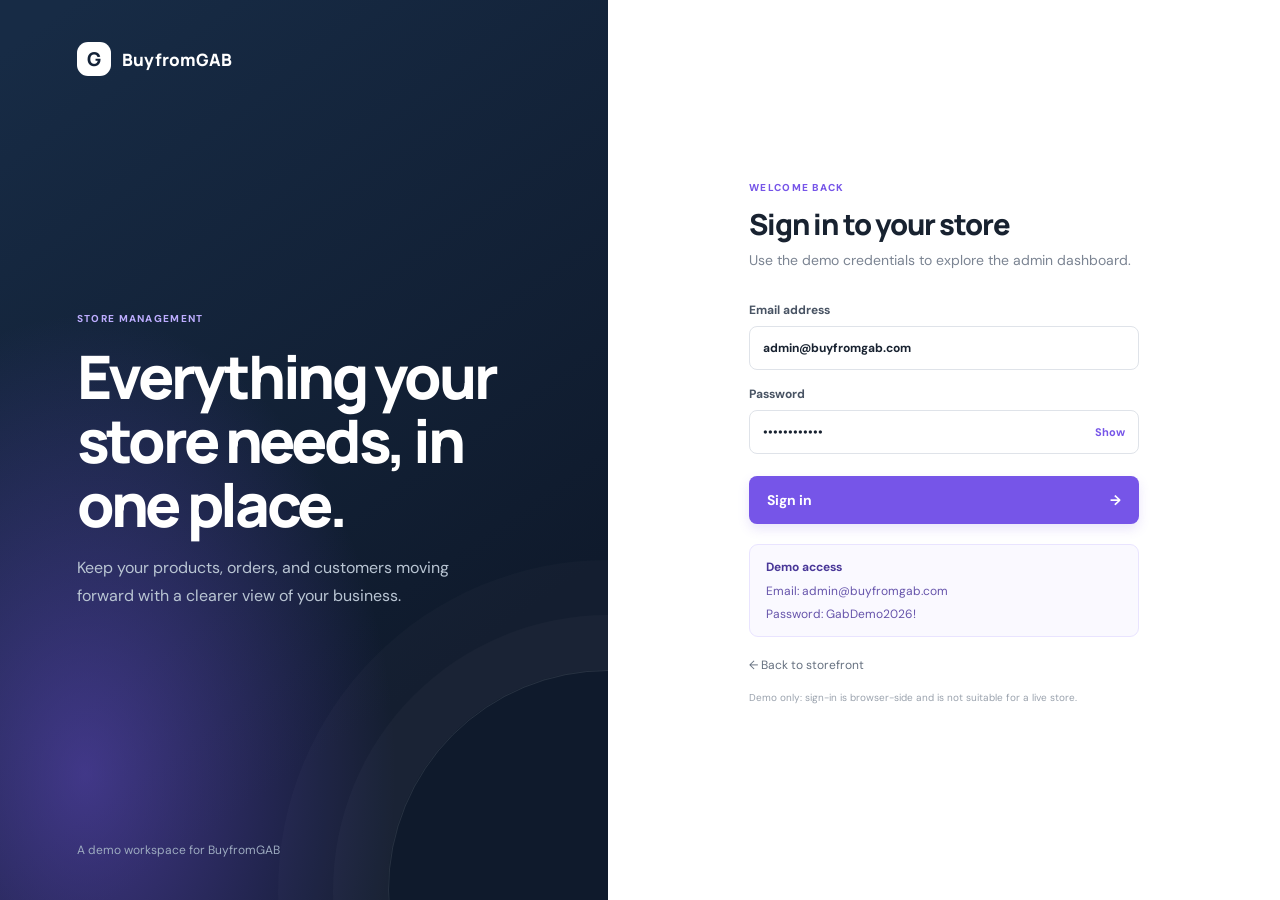
==== admin/index.html @ a7081304 "Add storefront admin and Supabase setup Co-authored-by: Copilot <223556219+Copilot@users.noreply.git" ====
<!doctype html>
<html lang="en">
<head>
  <meta charset="utf-8">
  <meta name="viewport" content="width=device-width, initial-scale=1">
  <meta name="description" content="BuyfromGAB ecommerce administration demo dashboard.">
  <meta name="theme-color" content="#f5f6f8">
  <title>Admin dashboard – BuyfromGAB</title>
  <link rel="preconnect" href="https://fonts.googleapis.com">
  <link rel="preconnect" href="https://fonts.gstatic.com" crossorigin>
  <link href="https://fonts.googleapis.com/css2?family=DM+Sans:wght@400;500;600;700&family=Manrope:wght@400;500;600;700;800&display=swap" rel="stylesheet">
  <link rel="stylesheet" href="styles.css">
</head>
<body>
  <div id="login-screen" class="login-screen">
    <div class="login-visual">
      <a class="login-brand" href="../index.html"><span class="brand-mark">G</span> BuyfromGAB</a>
      <div class="login-message">
        <span class="eyebrow">STORE MANAGEMENT</span>
        <h1>Everything your store needs, in one place.</h1>
        <p>Keep your products, orders, and customers moving forward with a clearer view of your business.</p>
      </div>
      <div class="login-visual-footer">A demo workspace for BuyfromGAB</div>
    </div>
    <div class="login-panel">
      <form class="login-form" id="login-form">
        <span class="eyebrow">WELCOME BACK</span>
        <h2>Sign in to your store</h2>
        <p class="login-copy">Use the demo credentials to explore the admin dashboard.</p>
        <label class="form-field">Email address
          <input name="email" type="email" autocomplete="username" required value="admin@buyfromgab.com">
        </label>
        <label class="form-field">Password
          <span class="password-field"><input name="password" type="password" autocomplete="current-password" required value="GabDemo2026!"><button class="password-toggle" type="button" aria-label="Show password" data-password-toggle>Show</button></span>
        </label>
        <p class="login-error" id="login-error" role="alert" hidden></p>
        <button class="primary-button login-submit" type="submit">Sign in <span aria-hidden="true">→</span></button>
        <div class="demo-credentials"><strong>Demo access</strong><span>Email: admin@buyfromgab.com</span><span>Password: GabDemo2026!</span></div>
        <a class="back-to-store" href="../index.html">← Back to storefront</a>
        <p class="demo-notice">Demo only: sign-in is browser-side and is not suitable for a live store.</p>
      </form>
    </div>
  </div>

  <div class="app-shell" id="app-shell" hidden>
    <aside class="sidebar" id="sidebar">
      <a class="sidebar-brand" href="index.html"><span class="brand-mark">G</span><span>BuyfromGAB<small>STORE ADMIN</small></span></a>
      <div class="store-switcher"><span class="store-avatar">B</span><span><strong>BuyfromGAB</strong><small>Ghana · GHS</small></span><span class="switch-chevron">⌄</span></div>
      <p class="nav-label">WORKSPACE</p>
      <nav class="side-nav" aria-label="Admin navigation">
        <button class="nav-item active" type="button" data-view="overview"><span class="nav-icon" data-icon="overview"></span>Overview</button>
        <button class="nav-item" type="button" data-view="orders"><span class="nav-icon" data-icon="orders"></span>Orders<span class="nav-count" id="pending-count">0</span></button>
        <button class="nav-item" type="button" data-view="products"><span class="nav-icon" data-icon="products"></span>Products</button>
        <button class="nav-item" type="button" data-view="customers"><span class="nav-icon" data-icon="customers"></span>Customers</button>
        <button class="nav-item" type="button" data-view="analytics"><span class="nav-icon" data-icon="analytics"></span>Analytics</button>
      </nav>
      <p class="nav-label nav-label-bottom">PREFERENCES</p>
      <nav class="side-nav">
        <button class="nav-item" type="button" data-view="settings"><span class="nav-icon" data-icon="settings"></span>Settings</button>
      </nav>
      <div class="sidebar-bottom">
        <a class="sidebar-help" href="../help/"><span class="help-icon">?</span><span><strong>Need a hand?</strong><small>Visit the help center</small></span><span class="external-arrow">↗</span></a>
        <div class="admin-profile"><span class="profile-avatar">GA</span><span><strong>Gabriella Admin</strong><small>Store owner</small></span><button class="profile-menu" data-action="logout" type="button" aria-label="Sign out">↗</button></div>
      </div>
    </aside>

    <div class="sidebar-scrim" id="sidebar-scrim"></div>
    <main class="main-area">
      <header class="topbar">
        <button class="mobile-menu" type="button" id="mobile-menu" aria-label="Open navigation">☰</button>
        <div class="breadcrumbs"><span>Store</span><span class="crumb-slash">/</span><strong id="page-crumb">Overview</strong></div>
        <div class="topbar-actions">
          <a class="view-store" href="../index.html" target="_blank" rel="noopener"><span aria-hidden="true">↗</span> View store</a>
          <button class="icon-button" type="button" aria-label="Notifications"><span data-icon="bell"></span><i class="notification-dot"></i></button>
          <button class="top-profile" type="button" data-action="logout" aria-label="Sign out">GA</button>
        </div>
      </header>
      <div class="page-content" id="page-content"></div>
      <footer class="admin-footer"><span>© <span id="current-year"></span> BuyfromGAB Admin</span><span>Demo workspace <i></i> Data saved in this browser</span></footer>
    </main>
  </div>

  <dialog class="product-dialog" id="product-dialog">
    <form id="product-form">
      <div class="dialog-heading"><div><span class="eyebrow">CATALOG</span><h2 id="product-dialog-title">Add product</h2></div><button type="button" class="dialog-close" data-close-dialog aria-label="Close">×</button></div>
      <input name="productId" type="hidden">
      <label class="form-field">Product name<input name="name" type="text" maxlength="100" required placeholder="e.g. Everyday wireless headphones"></label>
      <div class="form-row">
        <label class="form-field">Category<select name="category" required><option value="Toys">Kids toys</option><option value="Electronics">Electronics</option><option value="Pharmacy">Pharmacy</option><option value="Clothes">Clothes</option><option value="Beauty">Beauty</option><option value="Home & kitchen">Home &amp; kitchen</option></select></label>
        <label class="form-field">Price (GHS)<input name="price" type="number" min="0" step="0.01" required placeholder="0.00"></label>
      </div>
      <div class="form-row">
        <label class="form-field">Inventory<input name="stock" type="number" min="0" step="1" required placeholder="0"></label>
        <label class="form-field">Status<select name="status"><option value="Active">Active</option><option value="Draft">Draft</option></select></label>
      </div>
      <label class="form-field">Product image URL <span class="optional-label">Optional</span><input name="image" type="url" placeholder="https://"></label>
      <div class="dialog-actions"><button type="button" class="secondary-button" data-close-dialog>Cancel</button><button type="submit" class="primary-button">Save product</button></div>
    </form>
  </dialog>
  <div class="toast" id="toast" role="status" aria-live="polite"></div>
  <script src="app.js" defer></script>
</body>
</html>
---- admin/styles.css ----
:root {
  color-scheme: light;
  --canvas: #f5f6f8;
  --white: #fff;
  --ink: #182230;
  --muted: #7b8492;
  --line: #e8ebef;
  --nav: #132238;
  --nav-muted: #91a0b3;
  --accent: #7655e8;
  --accent-dark: #6544d6;
  --accent-soft: #f0edff;
  --green: #14966b;
  --green-soft: #e8f7f0;
  --orange: #d98522;
  --orange-soft: #fff4e5;
  --red: #cf4f57;
  --red-soft: #fff0f0;
  --blue: #3684cb;
  --blue-soft: #eaf4ff;
  --shadow: 0 10px 32px rgba(22, 34, 52, .06);
  font-family: "DM Sans", "Segoe UI", system-ui, sans-serif;
  background: var(--canvas);
  color: var(--ink);
  font-synthesis: none;
  text-rendering: optimizeLegibility;
}
*, *::before, *::after { box-sizing: border-box; }
body { margin: 0; min-width: 320px; min-height: 100vh; font-size: 14px; }
button, input, select { font: inherit; }
button { cursor: pointer; }
a { color: inherit; }
[hidden] { display: none !important; }
:focus-visible { outline: 3px solid rgba(118, 85, 232, .35); outline-offset: 2px; }
.brand-mark { width: 34px; height: 34px; display: inline-grid; place-items: center; border-radius: 11px; background: var(--accent); color: #fff; font-family: Manrope, sans-serif; font-size: 19px; font-weight: 800; }
.eyebrow { color: var(--accent); font-size: 10px; font-weight: 800; letter-spacing: .13em; }

/* Login */
.login-screen { display: grid; min-height: 100vh; grid-template-columns: minmax(320px, .95fr) minmax(420px, 1.05fr); background: var(--white); }
.login-visual { position: relative; display: flex; flex-direction: column; justify-content: space-between; min-height: 100vh; padding: 42px clamp(32px, 6vw, 92px); overflow: hidden; color: #fff; background: radial-gradient(ellipse at 14% 86%, rgba(118,85,232,.48), transparent 42%), linear-gradient(145deg, #172b45 4%, #0f1a2c 74%); }
.login-visual::after { position: absolute; content: ""; width: 440px; height: 440px; border: 1px solid rgba(255,255,255,.1); border-radius: 50%; right: -220px; bottom: -210px; box-shadow: 0 0 0 55px rgba(255,255,255,.025), 0 0 0 110px rgba(255,255,255,.02); }
.login-brand { position: relative; z-index: 1; display: inline-flex; align-items: center; gap: 11px; color: #fff; font-family: Manrope, sans-serif; font-size: 17px; font-weight: 800; text-decoration: none; }
.login-brand .brand-mark { background: #fff; color: var(--nav); }
.login-message { position: relative; z-index: 1; max-width: 500px; padding: 64px 0; }
.login-message .eyebrow { color: #bdadff; }
.login-message h1 { margin: 18px 0; max-width: 490px; font: 800 clamp(36px, 5vw, 60px)/1.07 Manrope, sans-serif; letter-spacing: -.055em; }
.login-message p { max-width: 410px; margin: 0; color: #b9c5d3; font-size: 16px; line-height: 1.75; }
.login-visual-footer { position: relative; z-index: 1; color: #9dabc0; font-size: 12px; }
.login-panel { display: grid; place-items: center; padding: 44px 28px; }
.login-form { width: min(100%, 390px); }
.login-form h2 { margin: 12px 0 8px; font: 800 29px/1.2 Manrope, sans-serif; letter-spacing: -.04em; }
.login-copy { margin: 0 0 30px; color: var(--muted); line-height: 1.65; }
.form-field { display: grid; gap: 8px; margin: 16px 0; color: #485363; font-size: 12px; font-weight: 700; }
.form-field input, .form-field select { width: 100%; min-height: 44px; padding: 0 13px; border: 1px solid #dfe3e9; border-radius: 8px; background: #fff; color: var(--ink); outline: none; }
.form-field input:focus, .form-field select:focus { border-color: var(--accent); box-shadow: 0 0 0 3px rgba(118,85,232,.1); }
.password-field { position: relative; }
.password-field input { padding-right: 60px; }
.password-toggle { position: absolute; top: 0; right: 10px; height: 44px; padding: 0 4px; border: 0; background: none; color: var(--accent); font-size: 11px; font-weight: 700; }
.primary-button, .secondary-button { min-height: 42px; padding: 0 16px; border: 1px solid transparent; border-radius: 8px; font-weight: 700; }
.primary-button { background: var(--accent); color: #fff; box-shadow: 0 5px 12px rgba(118,85,232,.16); }
.primary-button:hover { background: var(--accent-dark); }
.secondary-button { border-color: var(--line); background: #fff; color: #4a5564; }
.login-submit { display: flex; width: 100%; min-height: 48px; align-items: center; justify-content: space-between; margin-top: 22px; padding: 0 17px; }
.demo-credentials { display: grid; gap: 7px; margin-top: 20px; padding: 14px 16px; border: 1px solid #e9e4ff; border-radius: 9px; background: #faf9ff; color: #6654ab; font-size: 12px; }
.demo-credentials strong { margin-bottom: 1px; color: #493798; }
.demo-notice { margin: 17px 0; color: #9aa2ad; font-size: 10px; line-height: 1.6; }
.back-to-store { display: inline-block; margin-top: 20px; color: #667180; font-size: 12px; text-decoration: none; }
.back-to-store:hover { color: var(--accent); }
.login-error { color: var(--red); font-size: 12px; }

/* Shell and navigation */
.app-shell { min-height: 100vh; }
.sidebar { position: fixed; z-index: 20; inset: 0 auto 0 0; display: flex; width: 248px; flex-direction: column; padding: 24px 15px 15px; background: var(--nav); color: #fff; }
.sidebar-brand { display: flex; align-items: center; gap: 10px; padding: 0 8px; color: #fff; font-family: Manrope, sans-serif; font-weight: 800; text-decoration: none; }
.sidebar-brand .brand-mark { width: 32px; height: 32px; border-radius: 10px; background: #9077f0; }
.sidebar-brand small { display: block; margin-top: 1px; color: #8494aa; font: 700 8px "DM Sans", sans-serif; letter-spacing: .16em; }
.store-switcher { display: flex; align-items: center; gap: 10px; margin: 30px 0 27px; padding: 11px 10px; border: 1px solid rgba(255,255,255,.1); border-radius: 9px; background: rgba(255,255,255,.04); }
.store-avatar { display: grid; width: 31px; height: 31px; place-items: center; border-radius: 8px; background: #e1f4ed; color: #147754; font-weight: 800; }
.store-switcher strong, .store-switcher small, .admin-profile strong, .admin-profile small, .sidebar-help strong, .sidebar-help small { display: block; }
.store-switcher strong, .admin-profile strong, .sidebar-help strong { font-size: 11px; }
.store-switcher small, .admin-profile small, .sidebar-help small { margin-top: 3px; color: #96a3b5; font-size: 10px; }
.switch-chevron { margin-left: auto; color: #a4b2c4; }
.nav-label { margin: 0 9px 9px; color: #71839b; font-size: 9px; font-weight: 800; letter-spacing: .15em; }
.side-nav { display: grid; gap: 4px; }
.nav-item { display: flex; height: 41px; align-items: center; gap: 12px; padding: 0 10px; border: 0; border-radius: 7px; background: transparent; color: #abb8c9; text-align: left; font-size: 12px; transition: background .15s, color .15s; }
.nav-item:hover { background: rgba(255,255,255,.07); color: #fff; }
.nav-item.active { background: #7655e8; color: #fff; box-shadow: 0 5px 14px rgba(0,0,0,.16); }
.nav-icon { display: grid; width: 18px; height: 18px; place-items: center; }
.nav-icon svg, .icon-button svg { width: 17px; height: 17px; fill: none; stroke: currentColor; stroke-width: 1.7; stroke-linecap: round; stroke-linejoin: round; }
.nav-count { display: grid; min-width: 19px; height: 19px; place-items: center; margin-left: auto; border-radius: 6px; background: rgba(255,255,255,.12); color: #d5dce6; font-size: 10px; }
.nav-label-bottom { margin-top: 30px; }
.sidebar-bottom { margin-top: auto; }
.sidebar-help { display: flex; align-items: center; gap: 10px; margin-bottom: 15px; padding: 12px 9px; border: 1px solid rgba(255,255,255,.08); border-radius: 8px; color: inherit; text-decoration: none; }
.help-icon { display: grid; width: 24px; height: 24px; place-items: center; border: 1px solid #596982; border-radius: 50%; color: #cbd4e0; }
.sidebar-help small { color: #8292a7; }
.external-arrow { margin-left: auto; color: #8292a7; }
.admin-profile { display: flex; align-items: center; gap: 9px; padding: 13px 4px 3px; border-top: 1px solid rgba(255,255,255,.1); }
.profile-avatar, .top-profile { display: grid; width: 31px; height: 31px; place-items: center; border-radius: 50%; background: #f5d5c9; color: #81462f; font-size: 10px; font-weight: 800; }
.profile-menu { width: 27px; height: 27px; margin-left: auto; border: 0; border-radius: 6px; background: transparent; color: #9cacbf; transform: rotate(90deg); }
.main-area { min-height: 100vh; margin-left: 248px; }
.topbar { position: sticky; z-index: 10; top: 0; display: flex; height: 62px; align-items: center; justify-content: space-between; padding: 0 clamp(22px, 3vw, 42px); border-bottom: 1px solid var(--line); background: rgba(255,255,255,.94); backdrop-filter: blur(12px); }
.breadcrumbs { display: flex; align-items: center; gap: 10px; color: #8992a0; font-size: 11px; }
.breadcrumbs strong { color: #354052; font-weight: 700; }
.crumb-slash { color: #c0c5cd; }
.topbar-actions { display: flex; align-items: center; gap: 18px; }
.view-store { display: inline-flex; align-items: center; gap: 7px; color: #545e6e; font-size: 11px; font-weight: 700; text-decoration: none; }
.view-store:hover { color: var(--accent); }
.icon-button { position: relative; display: grid; width: 33px; height: 33px; place-items: center; border: 0; border-radius: 8px; background: transparent; color: #606b79; }
.notification-dot { position: absolute; top: 6px; right: 7px; width: 6px; height: 6px; border: 1px solid #fff; border-radius: 50%; background: #ee796c; }
.top-profile { border: 0; }
.mobile-menu { display: none; border: 0; background: none; color: var(--ink); font-size: 19px; }
.page-content { width: min(100%, 1550px); min-height: calc(100vh - 112px); margin: 0 auto; padding: 27px clamp(22px, 3vw, 42px) 36px; }
.admin-footer { display: flex; min-height: 50px; align-items: center; justify-content: space-between; gap: 10px; padding: 0 clamp(22px, 3vw, 42px); border-top: 1px solid var(--line); color: #9aa2ad; font-size: 10px; }
.admin-footer i { display: inline-block; width: 5px; height: 5px; margin: 0 4px 1px; border-radius: 50%; background: #54b68c; }

/* Dashboard */
.page-heading { display: flex; align-items: flex-end; justify-content: space-between; gap: 16px; margin-bottom: 22px; }
.page-heading h1 { margin: 0 0 5px; font: 800 clamp(22px, 2vw, 27px)/1.2 Manrope, sans-serif; letter-spacing: -.045em; }
.page-heading p { margin: 0; color: var(--muted); font-size: 12px; }
.heading-actions { display: flex; align-items: center; gap: 9px; }
.date-chip, .select-control { min-height: 36px; padding: 0 11px; border: 1px solid #e1e5eb; border-radius: 7px; background: #fff; color: #5c6573; font-size: 11px; }
.date-chip { display: inline-flex; align-items: center; gap: 8px; }
.export-button { display: inline-flex; align-items: center; gap: 7px; }
.primary-button.compact, .secondary-button.compact { min-height: 36px; font-size: 11px; }
.metric-grid { display: grid; grid-template-columns: repeat(4, minmax(0, 1fr)); gap: 15px; margin-bottom: 17px; }
.metric-card, .panel { border: 1px solid var(--line); border-radius: 10px; background: #fff; box-shadow: 0 2px 7px rgba(26,39,56,.018); }
.metric-card { min-width: 0; padding: 17px 17px 15px; }
.metric-top { display: flex; align-items: center; justify-content: space-between; gap: 8px; color: #707a89; font-size: 11px; font-weight: 600; }
.metric-icon { display: grid; width: 29px; height: 29px; place-items: center; border-radius: 8px; background: var(--accent-soft); color: var(--accent); }
.metric-icon svg { width: 15px; height: 15px; fill: none; stroke: currentColor; stroke-width: 1.8; stroke-linecap: round; stroke-linejoin: round; }
.metric-icon.green { background: var(--green-soft); color: var(--green); }
.metric-icon.orange { background: var(--orange-soft); color: var(--orange); }
.metric-icon.blue { background: var(--blue-soft); color: var(--blue); }
.metric-value { overflow: hidden; margin: 13px 0 6px; font: 800 clamp(19px, 2.3vw, 26px)/1.1 Manrope, sans-serif; letter-spacing: -.045em; text-overflow: ellipsis; white-space: nowrap; }
.metric-foot { display: flex; align-items: center; gap: 6px; color: #8c95a2; font-size: 10px; }
.trend-up { color: var(--green); font-weight: 700; }
.trend-down { color: var(--red); font-weight: 700; }
.chart-layout { display: grid; grid-template-columns: minmax(0, 1.72fr) minmax(240px, .9fr); gap: 16px; margin-bottom: 17px; }
.panel-heading { display: flex; align-items: flex-start; justify-content: space-between; gap: 10px; padding: 17px 17px 0; }
.panel-heading h2, .panel-title { margin: 0; font: 700 13px Manrope, sans-serif; letter-spacing: -.015em; }
.panel-heading p { margin: 5px 0 0; color: #959daa; font-size: 10px; }
.chart-wrap { height: 230px; padding: 14px 16px 10px; }
.revenue-chart { width: 100%; height: 100%; overflow: visible; }
.chart-grid-line { stroke: #edf0f3; stroke-width: 1; }
.chart-area { fill: url(#chart-fill); }
.chart-line { fill: none; stroke: #8061e9; stroke-width: 3; stroke-linecap: round; stroke-linejoin: round; }
.chart-point { fill: #fff; stroke: #8061e9; stroke-width: 2.5; }
.chart-label { fill: #9ba3af; font: 9px "DM Sans", sans-serif; }
.chart-tooltip { fill: #fff; stroke: #8061e9; stroke-width: 1; }
.donut-panel { min-height: 290px; }
.donut-area { display: grid; justify-items: center; padding: 18px 15px 10px; }
.donut-chart { width: 142px; height: 142px; }
.donut-center { fill: #fff; }
.donut-center-text { fill: #263244; font: 800 20px Manrope, sans-serif; text-anchor: middle; }
.donut-center-label { fill: #8992a0; font: 9px "DM Sans", sans-serif; text-anchor: middle; }
.legend { display: grid; width: 100%; gap: 9px; margin-top: 14px; }
.legend-row { display: flex; align-items: center; gap: 7px; color: #697382; font-size: 10px; }
.legend-row strong { margin-left: auto; color: #303a48; font-size: 10px; }
.legend-dot { width: 7px; height: 7px; border-radius: 2px; }
.lower-grid { display: grid; grid-template-columns: minmax(0, 1.48fr) minmax(270px, .82fr); gap: 16px; }
.table-panel { min-width: 0; overflow: hidden; }
.panel-heading .text-link { color: var(--accent); font-size: 10px; font-weight: 700; text-decoration: none; white-space: nowrap; }
.data-table-wrap { width: 100%; overflow-x: auto; }
.data-table { width: 100%; border-collapse: collapse; text-align: left; }
.data-table th { padding: 12px 14px; border-bottom: 1px solid #eff1f4; color: #9aa2ad; font-size: 9px; font-weight: 700; letter-spacing: .04em; text-transform: uppercase; white-space: nowrap; }
.data-table td { height: 51px; padding: 9px 14px; border-bottom: 1px solid #f0f2f5; color: #5c6675; font-size: 10px; white-space: nowrap; }
.data-table tr:last-child td { border-bottom: 0; }
.data-table tbody tr:hover { background: #fcfcfd; }
.cell-strong { color: #273244 !important; font-weight: 700; }
.order-id { color: var(--accent); font-weight: 700; }
.customer-cell { display: flex; align-items: center; gap: 8px; color: #303b4a; font-weight: 600; }
.mini-avatar { display: grid; width: 25px; height: 25px; flex: none; place-items: center; border-radius: 50%; background: #f0edff; color: #6550bd; font-size: 9px; font-weight: 800; }
.mini-avatar.coral { background: #ffede7; color: #ba6650; }
.mini-avatar.mint { background: #e7f5ed; color: #438568; }
.mini-avatar.blue { background: #e8f1ff; color: #4978b8; }
.status-pill { display: inline-flex; align-items: center; gap: 5px; padding: 4px 8px; border-radius: 999px; font-size: 9px; font-weight: 700; }
.status-pill::before { width: 5px; height: 5px; border-radius: 50%; background: currentColor; content: ""; }
.status-pill.paid, .status-pill.delivered, .status-pill.active { background: var(--green-soft); color: var(--green); }
.status-pill.pending, .status-pill.processing { background: var(--orange-soft); color: var(--orange); }
.status-pill.shipped { background: var(--blue-soft); color: var(--blue); }
.status-pill.cancelled, .status-pill.out-of-stock { background: var(--red-soft); color: var(--red); }
.status-pill.draft { background: #eff1f4; color: #757e8b; }
.activity-list { display: grid; gap: 0; padding: 4px 17px 10px; }
.activity-item { display: flex; gap: 10px; padding: 11px 0; border-bottom: 1px solid #f0f2f5; }
.activity-item:last-child { border-bottom: 0; }
.activity-dot { width: 7px; height: 7px; flex: none; margin-top: 5px; border-radius: 50%; background: var(--accent); box-shadow: 0 0 0 4px var(--accent-soft); }
.activity-dot.green { background: var(--green); box-shadow: 0 0 0 4px var(--green-soft); }
.activity-dot.orange { background: var(--orange); box-shadow: 0 0 0 4px var(--orange-soft); }
.activity-copy { min-width: 0; color: #606b79; font-size: 10px; line-height: 1.5; }
.activity-copy strong { color: #343e4c; }
.activity-copy small { display: block; margin-top: 4px; color: #a0a7b1; font-size: 9px; }

/* Shared page controls and data views */
.toolbar { display: flex; flex-wrap: wrap; align-items: center; gap: 9px; }
.search-control { position: relative; min-width: min(250px, 100%); }
.search-control input { width: 100%; height: 36px; padding: 0 12px 0 34px; border: 1px solid #e1e5eb; border-radius: 7px; background: #fff; color: var(--ink); font-size: 11px; }
.search-control svg { position: absolute; top: 10px; left: 11px; width: 15px; height: 15px; fill: none; stroke: #9099a6; stroke-width: 1.8; }
.toolbar .select-control { height: 36px; }
.toolbar-spacer { flex: 1; }
.page-panel { margin-top: 17px; }
.products-table .product-info { display: flex; align-items: center; gap: 9px; min-width: 190px; }
.product-thumb { display: grid; width: 34px; height: 34px; flex: none; place-items: center; overflow: hidden; border-radius: 7px; background: #f0edff; font-size: 18px; }
.product-thumb img { width: 100%; height: 100%; object-fit: cover; }
.product-info strong, .product-info small { display: block; }
.product-info strong { max-width: 210px; overflow: hidden; color: #303b4a; font-size: 10px; text-overflow: ellipsis; }
.product-info small { margin-top: 3px; color: #9ba3af; font-size: 9px; }
.table-actions { display: flex; justify-content: flex-end; gap: 4px; }
.small-action { min-height: 27px; padding: 0 8px; border: 1px solid #e6e9ee; border-radius: 6px; background: #fff; color: #5d6877; font-size: 9px; font-weight: 700; }
.small-action:hover { border-color: #c8bdf7; color: var(--accent); }
.small-action.danger:hover { border-color: #f0c0c2; color: var(--red); }
.inline-status { min-height: 28px; padding: 0 7px; border: 1px solid #e5e8ee; border-radius: 6px; background: #fff; color: #596474; font-size: 9px; }
.table-pagination { display: flex; align-items: center; justify-content: space-between; padding: 12px 15px; border-top: 1px solid #eff1f4; color: #929aa6; font-size: 10px; }
.customer-cards { display: grid; grid-template-columns: repeat(4, minmax(0, 1fr)); gap: 13px; margin: 17px 0; }
.customer-card { padding: 16px; border: 1px solid var(--line); border-radius: 9px; background: #fff; }
.customer-card span { display: block; color: #8d96a3; font-size: 10px; }
.customer-card strong { display: block; margin-top: 7px; font: 800 20px Manrope, sans-serif; }
.analytics-grid { display: grid; grid-template-columns: minmax(0, 1.6fr) minmax(220px, .8fr); gap: 15px; margin: 18px 0; }
.top-products { display: grid; gap: 16px; padding: 20px 17px; }
.top-product { display: grid; grid-template-columns: 27px minmax(0, 1fr) auto; align-items: center; gap: 9px; }
.top-product-rank { color: #9ba3af; font-size: 10px; font-weight: 700; }
.top-product-name { overflow: hidden; color: #344052; font-size: 10px; font-weight: 700; text-overflow: ellipsis; white-space: nowrap; }
.top-product-name small { display: block; margin-top: 3px; color: #9ba3af; font-size: 9px; font-weight: 400; }
.top-product-total { color: #354052; font-size: 10px; font-weight: 700; }
.settings-layout { display: grid; grid-template-columns: minmax(0, 1fr) minmax(240px, .65fr); gap: 16px; margin-top: 17px; }
.settings-form { padding: 20px; }
.settings-form h2 { margin: 0 0 4px; font: 700 14px Manrope, sans-serif; }
.settings-form > p { margin: 0 0 18px; color: #929aa6; font-size: 10px; }
.settings-form .primary-button { margin-top: 4px; }
.demo-card { padding: 19px; border: 1px solid #e9e4ff; border-radius: 10px; background: #faf9ff; }
.demo-card h3 { margin: 0 0 8px; color: #493798; font: 700 12px Manrope, sans-serif; }
.demo-card p { color: #746a98; font-size: 10px; line-height: 1.65; }
.empty-state { padding: 45px 15px; color: #929aa6; text-align: center; font-size: 11px; }
.toast { position: fixed; z-index: 50; right: 22px; bottom: 22px; padding: 11px 16px; border-radius: 8px; background: #17253a; box-shadow: var(--shadow); color: #fff; font-size: 11px; opacity: 0; pointer-events: none; transform: translateY(8px); transition: opacity .2s, transform .2s; }
.toast.visible { opacity: 1; transform: translateY(0); }

/* Product form dialog */
.product-dialog { width: min(510px, calc(100vw - 28px)); max-height: 90vh; padding: 0; overflow: auto; border: 1px solid var(--line); border-radius: 13px; box-shadow: 0 25px 80px rgba(10,23,40,.25); }
.product-dialog::backdrop { background: rgba(12,24,40,.47); backdrop-filter: blur(3px); }
.product-dialog form { padding: 22px; }
.dialog-heading { display: flex; align-items: flex-start; justify-content: space-between; gap: 12px; margin-bottom: 18px; }
.dialog-heading h2 { margin: 5px 0 0; font: 800 20px Manrope, sans-serif; letter-spacing: -.04em; }
.dialog-close { width: 31px; height: 31px; border: 0; border-radius: 7px; background: #f2f3f6; color: #6b7481; font-size: 20px; }
.form-row { display: grid; grid-template-columns: repeat(2, minmax(0, 1fr)); gap: 13px; }
.optional-label { color: #a4abb5; font-size: 9px; font-weight: 500; }
.dialog-actions { display: flex; justify-content: flex-end; gap: 8px; margin-top: 23px; }

@media (max-width: 1120px) {
  .metric-grid { grid-template-columns: repeat(2, minmax(0, 1fr)); }
  .chart-layout { grid-template-columns: minmax(0, 1.4fr) minmax(220px, .8fr); }
  .customer-cards { grid-template-columns: repeat(2, minmax(0, 1fr)); }
}
@media (max-width: 850px) {
  .sidebar { transform: translateX(-100%); transition: transform .22s ease; }
  .sidebar.open { transform: translateX(0); }
  .sidebar-scrim { position: fixed; z-index: 19; inset: 0; background: rgba(10,20,35,.38); }
  .sidebar-scrim.visible { display: block; }
  .main-area { margin-left: 0; }
  .mobile-menu { display: grid; width: 30px; height: 30px; place-items: center; }
  .topbar { justify-content: flex-start; gap: 12px; }
  .topbar-actions { margin-left: auto; }
  .chart-layout, .lower-grid, .analytics-grid, .settings-layout { grid-template-columns: minmax(0, 1fr); }
}
@media (max-width: 580px) {
  .login-screen { grid-template-columns: minmax(0, 1fr); }
  .login-visual { min-height: 0; padding: 22px 24px 27px; }
  .login-message { padding: 42px 0 20px; }
  .login-message h1 { font-size: 38px; }
  .login-visual-footer { font-size: 10px; }
  .login-panel { padding: 35px 24px; }
  .topbar { height: 56px; padding: 0 15px; }
  .topbar-actions { gap: 8px; }
  .view-store { font-size: 0; }
  .view-store span { font-size: 14px; }
  .page-content { padding: 20px 14px 27px; }
  .page-heading { align-items: flex-start; flex-direction: column; }
  .heading-actions { width: 100%; }
  .metric-grid { gap: 9px; }
  .metric-card { padding: 13px 11px; }
  .metric-top { font-size: 9px; }
  .metric-value { font-size: 20px; }
  .chart-wrap { height: 195px; padding: 10px; }
  .donut-panel { min-height: 0; }
  .admin-footer { align-items: flex-start; flex-direction: column; justify-content: center; padding: 10px 15px; }
  .customer-cards { gap: 9px; }
  .customer-card { padding: 13px; }
  .customer-card strong { font-size: 18px; }
  .toolbar { width: 100%; }
  .toolbar .search-control { flex: 1 1 100%; }
  .toolbar .toolbar-spacer { display: none; }
  .toolbar > .primary-button { flex: 1; }
  .page-heading .heading-actions { flex-wrap: wrap; }
  .date-chip { flex: 1; justify-content: center; }
  .page-heading > .heading-actions .primary-button { flex: 1; }
  .form-row { grid-template-columns: minmax(0, 1fr); gap: 0; }
}
@media (prefers-reduced-motion: reduce) {
  *, *::before, *::after { scroll-behavior: auto !important; transition-duration: .01ms !important; animation-duration: .01ms !important; }
}
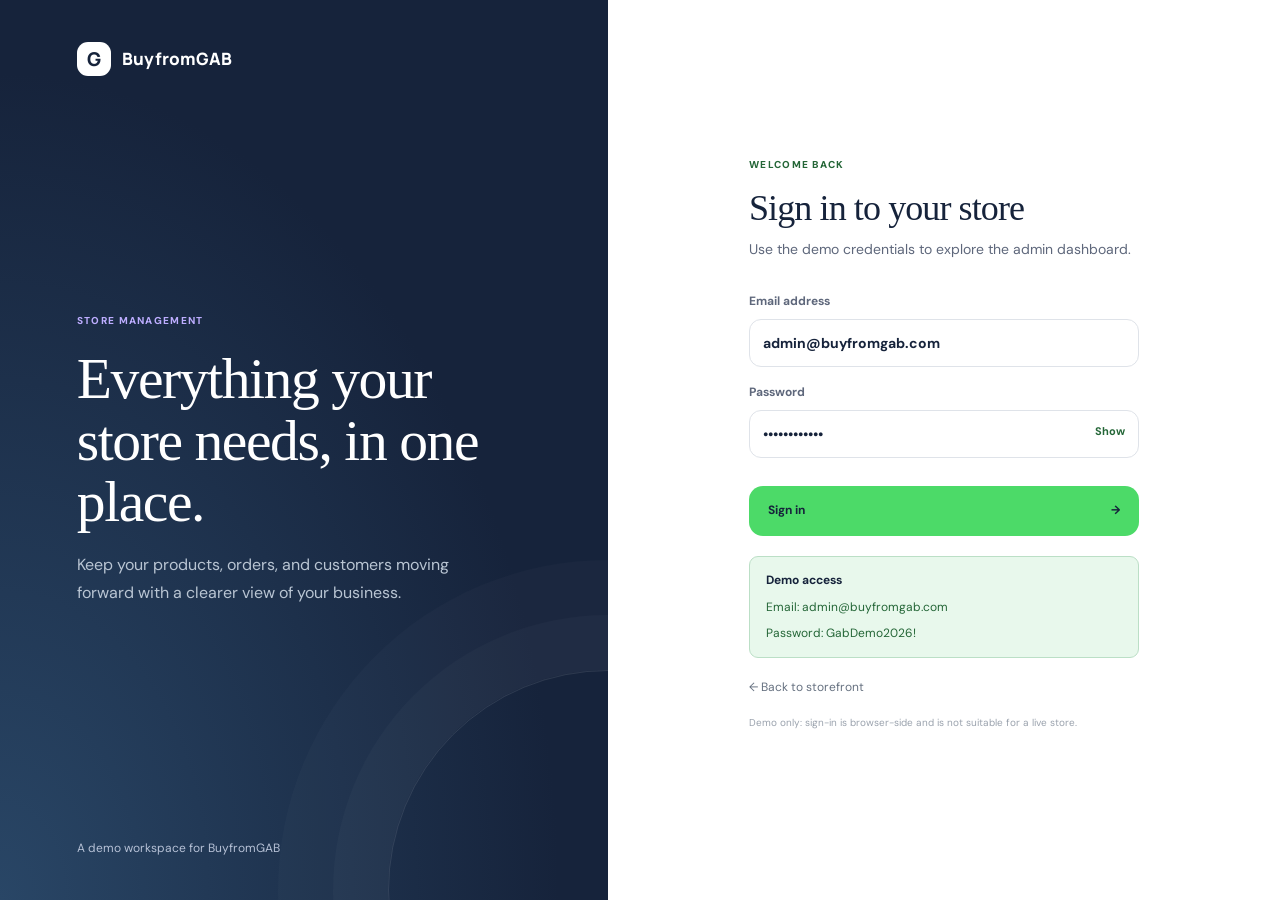
==== commit 2693fcfe: "Redesign storefront and add content editor with mobile admin login" ====
--- a/admin/index.html
+++ b/admin/index.html
@@ -4,12 +4,13 @@
   <meta charset="utf-8">
   <meta name="viewport" content="width=device-width, initial-scale=1">
   <meta name="description" content="BuyfromGAB ecommerce administration demo dashboard.">
-  <meta name="theme-color" content="#f5f6f8">
+  <meta name="theme-color" content="#16233b">
   <title>Admin dashboard – BuyfromGAB</title>
   <link rel="preconnect" href="https://fonts.googleapis.com">
   <link rel="preconnect" href="https://fonts.gstatic.com" crossorigin>
   <link href="https://fonts.googleapis.com/css2?family=DM+Sans:wght@400;500;600;700&family=Manrope:wght@400;500;600;700;800&display=swap" rel="stylesheet">
   <link rel="stylesheet" href="styles.css">
+<link rel="stylesheet" href="classic.css">
 </head>
 <body>
   <div id="login-screen" class="login-screen">
@@ -49,8 +50,9 @@
       <p class="nav-label">WORKSPACE</p>
       <nav class="side-nav" aria-label="Admin navigation">
         <button class="nav-item active" type="button" data-view="overview"><span class="nav-icon" data-icon="overview"></span>Overview</button>
+        <a class="nav-item storefront-editor-link" href="storefront.html"><span class="nav-icon" data-icon="products"></span>Edit storefront</a>
         <button class="nav-item" type="button" data-view="orders"><span class="nav-icon" data-icon="orders"></span>Orders<span class="nav-count" id="pending-count">0</span></button>
-        <button class="nav-item" type="button" data-view="products"><span class="nav-icon" data-icon="products"></span>Products</button>
+        <button class="nav-item" type="button" data-view="products"><span class="nav-icon" data-icon="products"></span>Demo inventory</button>
         <button class="nav-item" type="button" data-view="customers"><span class="nav-icon" data-icon="customers"></span>Customers</button>
         <button class="nav-item" type="button" data-view="analytics"><span class="nav-icon" data-icon="analytics"></span>Analytics</button>
       </nav>
@@ -67,11 +69,15 @@
     <div class="sidebar-scrim" id="sidebar-scrim"></div>
     <main class="main-area">
       <header class="topbar">
-        <button class="mobile-menu" type="button" id="mobile-menu" aria-label="Open navigation">☰</button>
+        <button class="mobile-menu" type="button" id="mobile-menu" aria-label="Open navigation" aria-expanded="false" aria-controls="sidebar">☰</button>
         <div class="breadcrumbs"><span>Store</span><span class="crumb-slash">/</span><strong id="page-crumb">Overview</strong></div>
         <div class="topbar-actions">
+          <span class="workspace-label">Demo workspace</span>
           <a class="view-store" href="../index.html" target="_blank" rel="noopener"><span aria-hidden="true">↗</span> View store</a>
-          <button class="icon-button" type="button" aria-label="Notifications"><span data-icon="bell"></span><i class="notification-dot"></i></button>
+          <div class="notification-wrap">
+            <button class="icon-button" id="notifications-toggle" type="button" aria-label="Store notifications" aria-expanded="false" aria-controls="notifications-panel"><span data-icon="bell"></span><i class="notification-dot"></i></button>
+            <section class="notifications-panel" id="notifications-panel" aria-label="Store notifications" hidden></section>
+          </div>
           <button class="top-profile" type="button" data-action="logout" aria-label="Sign out">GA</button>
         </div>
       </header>
--- a/admin/styles.css
+++ b/admin/styles.css
@@ -71,6 +71,7 @@
 /* Shell and navigation */
 .app-shell { min-height: 100vh; }
 .sidebar { position: fixed; z-index: 20; inset: 0 auto 0 0; display: flex; width: 248px; flex-direction: column; padding: 24px 15px 15px; background: var(--nav); color: #fff; }
+.sidebar-scrim { display: none; }
 .sidebar-brand { display: flex; align-items: center; gap: 10px; padding: 0 8px; color: #fff; font-family: Manrope, sans-serif; font-weight: 800; text-decoration: none; }
 .sidebar-brand .brand-mark { width: 32px; height: 32px; border-radius: 10px; background: #9077f0; }
 .sidebar-brand small { display: block; margin-top: 1px; color: #8494aa; font: 700 8px "DM Sans", sans-serif; letter-spacing: .16em; }
--- a/admin/classic.css
+++ b/admin/classic.css
@@ -0,0 +1,214 @@
+/* Match the store's classic palette while keeping dense admin tools readable. */
+:root {
+  --radius-card: 22px;
+  --radius-control: 14px;
+  --canvas: #e8e9f2; --white: #ffffff; --ink: #16233b; --muted: #5e677b;
+  --line: #cfd4e2; --nav: #16233b; --nav-muted: #b6c1d6;
+  --accent: #246637; --accent-dark: #1c522c; --accent-soft: #d4f5db;
+  --shadow: 0 4px 20px rgba(22,35,59,.04);
+}
+.page-heading h1, .login-message h1, .login-panel h2, .dialog-heading h2 {
+  font-family: Georgia, 'Times New Roman', serif; font-weight: 400; letter-spacing: -.025em;
+}
+.page-heading h1 { font-size: clamp(28px, 3vw, 36px); }
+.sidebar { background: var(--nav); }
+.nav-item { min-height: 44px; font-size: 13px; border-radius: var(--radius-control); }
+.nav-item.active { background: #4cda68; color: #16233b; box-shadow: none; }
+.sidebar-brand .brand-mark { background: #4cda68; color: #16233b; }
+.sidebar-brand { font-family: Georgia, serif; font-size: 20px; font-weight: 400; }
+.nav-label, .store-switcher small, .admin-profile small, .sidebar-help small { color: #b6c1d6; }
+.topbar { background: var(--white); }
+.metric-card, .panel, .customer-card, .settings-card, .product-dialog { border-radius: var(--radius-card); }
+.primary-button, .secondary-button { min-height: 44px; border-radius: var(--radius-control); box-shadow: none; }
+.primary-button, .brand-mark { background: #4cda68; color: #16233b; }
+.primary-button:hover { background: #65e37d; color: #16233b; }
+.metric-value { font-variant-numeric: tabular-nums; }
+.chart-line, .chart-point, .chart-tooltip { stroke: var(--accent); }
+.page-heading p, .view-store, .breadcrumbs { font-size: 13px; }
+.login-visual { background: #16233b; }
+.demo-credentials { border-color: #bbdfc6; background: #e8f8ec; color: #246637; }
+.demo-credentials strong { color: #16233b; }
+.login-panel input:focus, .form-field input:focus, .form-field select:focus { border-color: var(--accent); box-shadow: 0 0 0 3px rgba(76,218,104,.12); }
+:focus-visible { outline: 3px solid #246637; outline-offset: 3px; }
+@media (max-width: 580px) {
+  input, select, textarea { font-size: 16px !important; }
+  .icon-button, .mobile-menu { min-width: 44px; min-height: 44px; }
+  .topbar-actions { gap: 3px; }
+}
+
+/* A classic workspace: generous type, quiet surfaces and clear daily tasks. */
+body { line-height: 1.6; }
+.sidebar { width: 260px; padding: 30px 18px 20px; }
+.main-area { margin-left: 260px; }
+.sidebar-brand { gap: 12px; font-size: 23px; }
+.sidebar-brand small { margin-top: 6px; font-size: 9px; letter-spacing: .2em; color: #b6c1d6; }
+.store-switcher { margin-top: 30px; border-radius: 16px; padding: 14px 12px; }
+.store-switcher strong, .admin-profile strong, .sidebar-help strong { font-size: 12px; }
+.store-switcher small, .admin-profile small, .sidebar-help small { font-size: 11px; }
+.nav-label { font-size: 10px; letter-spacing: .15em; }
+.side-nav { gap: 7px; }
+.nav-item { height: 48px; padding-inline: 14px; }
+.storefront-editor-link { text-decoration: none; border: 1px solid #4cda68; color: #8ceba0; }
+.nav-item.active .nav-count { background: #16233b; color: #ffffff; }
+.sidebar-help { padding-block: 16px; border-radius: 16px; }
+.topbar { height: 78px; padding-inline: clamp(24px, 3vw, 48px); }
+.topbar-actions { gap: 16px; }
+.workspace-label { border: 1px solid var(--line); border-radius: 999px; padding: 5px 11px; color: var(--muted); font-size: 11px; }
+.top-profile { width: 38px; height: 38px; background: #e8e9f2; color: #16233b; }
+.icon-button { width: 42px; height: 42px; background: #f3f4f9; border-radius: 14px; }
+.notification-dot { background: #4cda68; right: 9px; top: 8px; }
+.page-content { padding: 36px clamp(24px, 3vw, 48px) 44px; }
+.page-heading { margin-bottom: 28px; align-items: center; }
+.page-heading h1 { margin-bottom: 7px; font-size: clamp(30px, 3vw, 40px); }
+.page-heading h1:focus { outline: none; }
+.page-heading p { font-size: 13px; }
+.primary-button, .secondary-button { padding-inline: 18px; font-size: 12px; }
+.secondary-button { color: #16233b; background: #ffffff; border-color: var(--line); }
+.secondary-button:hover { background: #f3f4f9; }
+.overview-welcome { display: grid; grid-template-columns: minmax(0, 1.3fr) minmax(250px, .8fr); gap: 40px; margin-bottom: 26px; padding: clamp(26px, 3vw, 42px); border-radius: 26px; background: #16233b; color: #ffffff; }
+.overview-welcome .eyebrow { color: #9fb6bf; font-size: 10px; letter-spacing: .2em; }
+.overview-welcome h2 { font: 400 clamp(30px, 3vw, 43px)/1.12 Georgia, serif; letter-spacing: -.025em; margin: 17px 0; }
+.overview-welcome p { max-width: 46ch; color: #c1cbdc; font-size: 13px; line-height: 1.8; }
+.welcome-link { margin-top: 8px; padding: 0 0 5px; border: 0; border-bottom: 1px solid #4cda68; background: none; color: #4cda68; font: 600 13px 'DM Sans', sans-serif; }
+.welcome-link span { margin-left: 14px; }
+.welcome-tasks { display: grid; gap: 12px; align-content: center; }
+.welcome-tasks button { display: flex; gap: 14px; align-items: center; width: 100%; padding: 16px; border: 1px solid #354563; border-radius: 18px; background: #20314d; color: #ffffff; text-align: left; }
+.welcome-tasks button:hover { border-color: #4cda68; background: #263d54; }
+.welcome-tasks button > span:last-child { margin-left: auto; color: #4cda68; }
+.task-icon { display: grid; place-items: center; width: 40px; height: 40px; flex: none; border-radius: 13px; background: #30475b; color: #82e696; }
+.task-icon svg { width: 21px; height: 21px; fill: none; stroke: currentColor; stroke-width: 1.6; stroke-linecap: round; stroke-linejoin: round; }
+.welcome-tasks strong, .welcome-tasks small { display: block; }
+.welcome-tasks strong { font-size: 14px; font-weight: 600; }
+.welcome-tasks small { color: #b6c1d6; font-size: 11px; margin-top: 3px; }
+.metric-grid { gap: 18px; margin-bottom: 26px; }
+.metric-card { padding: 23px 20px; background: #ffffff; }
+.metric-top { font-size: 12px; color: #5e677b; }
+.metric-icon { width: 36px; height: 36px; border-radius: 12px; }
+.metric-icon svg { width: 19px; height: 19px; }
+.metric-value { font-size: clamp(23px, 2.1vw, 31px); font-weight: 700; letter-spacing: -.04em; margin-top: 20px; }
+.metric-foot { font-size: 11px; flex-wrap: wrap; }
+.chart-layout, .lower-grid, .analytics-grid { gap: 22px; margin-bottom: 26px; }
+.panel-heading { padding: 24px 24px 0; gap: 16px; }
+.panel-heading h2, .panel-title, .settings-form h2 { font: 400 23px/1.3 Georgia, serif; color: #16233b; }
+.panel-heading p { color: #5e677b; font-size: 12px; line-height: 1.6; }
+.panel-heading .text-link { font-size: 12px; background: none; border: 0; padding-block: 8px; }
+.chart-wrap { height: 280px; padding: 20px 22px; }
+.chart-label { fill: #5e677b; font-size: 10px; }
+.chart-area { fill: rgba(76,218,104,.12); }
+.donut-area { padding: 18px 26px 26px; }
+.legend-row, .legend-row strong { font-size: 12px; }
+.data-table th { font-size: 10px; padding: 16px 18px; color: #5e677b; background: #f7f8fb; border-color: var(--line); }
+.data-table td { font-size: 12px; height: 65px; padding: 12px 18px; line-height: 1.5; }
+.data-table tbody tr:hover { background: #f4fbf6; }
+.data-table-wrap { margin-top: 18px; }
+.mini-avatar { width: 32px; height: 32px; font-size: 10px; background: #e8e9f2; color: #16233b; }
+.status-pill { padding: 5px 10px; font-size: 10px; }
+.activity-list { padding: 8px 24px 22px; }
+.activity-item { gap: 14px; padding-block: 18px; }
+.activity-copy { font-size: 12px; line-height: 1.65; }
+.activity-copy small { font-size: 10px; color: #687388; }
+.toolbar { gap: 12px; }
+.select-control, .date-chip { min-height: 42px; border-radius: 12px; color: #5e677b; font-size: 12px; }
+.toolbar .select-control { height: 42px; }
+.search-control input { height: 44px; border-radius: 14px; font-size: 13px; }
+.search-control svg { top: 14px; }
+.product-thumb { width: 45px; height: 45px; border-radius: 13px; background: #e8e9f2; }
+.product-info strong { font-size: 12px; }
+.product-info small { font-size: 10px; color: #687388; }
+.small-action, .inline-status { min-height: 36px; font-size: 11px; border-radius: 10px; }
+.table-pagination { gap: 14px; flex-wrap: wrap; font-size: 11px; padding: 18px; color: #5e677b; }
+.customer-card { padding: 24px; }
+.customer-card span, .top-product-name, .top-product-total { font-size: 12px; }
+.top-product-name small { font-size: 11px; }
+.top-products { padding: 26px; gap: 22px; }
+.settings-form { padding: 28px; }
+.settings-form > p, .demo-card p { font-size: 12px; color: #5e677b; }
+.demo-card { border-radius: 22px; padding: 26px; background: #f3f4fa; border-color: var(--line); }
+.demo-card h3 { color: #16233b; font: 400 22px Georgia, serif; }
+.form-field { font-size: 12px; color: #5e677b; }
+.form-field input, .form-field select { min-height: 48px; border-radius: 12px; font-size: 14px; }
+.login-visual { background: radial-gradient(ellipse at bottom left, #294666, #16233b 65%); }
+.login-message h1 { font-size: clamp(40px, 4.5vw, 66px); }
+.login-panel h2 { font-size: 36px; }
+.login-copy { font-size: 14px; line-height: 1.7; }
+.login-submit { margin-top: 28px; min-height: 50px; }
+.login-visual-footer { color: #b6c1d6; }
+/* Compact sign-in layout for phones and tablets, including landscape screens. */
+@media (max-width: 850px) {
+  .login-screen { grid-template-columns: minmax(0, 1fr); grid-template-rows: auto 1fr; min-height: 100svh; background: var(--canvas); }
+  .login-screen .login-visual { min-height: 155px; padding: calc(24px + env(safe-area-inset-top, 0px)) 24px 60px; justify-content: flex-start; }
+  .login-visual::after { width: 220px; height: 220px; right: -100px; bottom: -150px; }
+  .login-brand { font-family: Georgia, serif; font-size: 24px; font-weight: 400; }
+  .login-brand .brand-mark { width: 40px; height: 40px; background: #4cda68; color: #16233b; }
+  .login-message, .login-visual-footer { display: none; }
+  .login-screen .login-panel { position: relative; z-index: 1; display: block; align-self: start; width: min(480px, calc(100% - 32px)); margin: -36px auto 28px; padding: 28px 24px calc(24px + env(safe-area-inset-bottom, 0px)); border: 1px solid var(--line); border-radius: 24px; background: #ffffff; box-shadow: 0 12px 36px rgba(22,35,59,.06); }
+  .login-form { width: 100%; }
+  .login-screen .login-panel h2 { font-size: clamp(28px, 5vw, 34px); line-height: 1.2; margin-top: 12px; }
+  .login-copy { margin-bottom: 24px; font-size: 13px; }
+  .login-form .form-field { margin-block: 18px; font-size: 13px; }
+  .login-form .form-field input { min-height: 52px; font-size: 16px; scroll-margin-block: 24px; }
+  .login-form .password-field input { padding-right: 70px; }
+  .login-form .password-toggle { top: 4px; right: 6px; min-width: 56px; height: 44px; border-radius: 10px; font-size: 12px; }
+  .login-form .login-submit { min-height: 52px; margin-top: 24px; font-size: 15px; }
+  .login-form .demo-credentials { border-radius: 14px; padding: 14px; font-size: 12px; overflow-wrap: anywhere; }
+  .login-form .demo-notice { margin-bottom: 0; color: #5e677b; font-size: 11px; }
+  .login-form .back-to-store { display: inline-flex; min-height: 44px; align-items: center; margin-top: 12px; font-size: 13px; }
+}
+.admin-footer { font-size: 11px; color: #5e677b; padding-block: 14px; }
+.notification-wrap { position: relative; }
+.notifications-panel { position: absolute; right: 0; top: 54px; width: min(360px, calc(100vw - 32px)); padding: 22px; border: 1px solid var(--line); border-radius: 22px; background: #ffffff; box-shadow: 0 16px 45px rgba(22,35,59,.15); }
+.notifications-panel h2 { font: 400 24px Georgia, serif; margin: 0 0 6px; }
+.notifications-panel > p { color: #5e677b; font-size: 12px; margin: 0 0 16px; }
+.notifications-panel button { display: flex; width: 100%; gap: 12px; align-items: center; text-align: left; padding: 16px 0; border: 0; border-top: 1px solid var(--line); background: transparent; color: #16233b; }
+.notifications-panel button:hover { color: #246637; }
+.notifications-panel svg { width: 22px; height: 22px; fill: none; stroke: currentColor; stroke-width: 1.6; }
+.notifications-panel strong, .notifications-panel small { display: block; }
+.notifications-panel strong { font-size: 13px; }
+.notifications-panel small { font-size: 11px; color: #5e677b; margin-top: 4px; }
+.notifications-panel b { margin-left: auto; }
+@media (prefers-reduced-motion: no-preference) {
+  .overview-welcome, .metric-card, .panel { animation: admin-arrive .35s ease-out; }
+  @keyframes admin-arrive { from { opacity: 0; translate: 0 8px; } to { opacity: 1; translate: 0 0; } }
+}
+@media (max-width: 1200px) {
+  .overview-welcome { gap: 24px; grid-template-columns: minmax(0, 1fr) minmax(240px, .9fr); }
+  .chart-layout, .lower-grid { grid-template-columns: minmax(0, 1fr); }
+  .donut-area { display: flex; align-items: center; gap: 30px; }
+  .legend { margin: 0; }
+}
+@media (max-width: 850px) {
+  .sidebar { width: 260px; }
+  .main-area { margin-left: 0; }
+  .topbar { height: 70px; padding-inline: 20px; }
+  .page-content { padding: 28px 20px; }
+  .workspace-label { display: none; }
+}
+@media (max-width: 580px) {
+  .overview-welcome { grid-template-columns: minmax(0, 1fr); padding: 26px; gap: 22px; }
+  .topbar { gap: 8px; padding-inline: 12px; }
+  .breadcrumbs { gap: 6px; font-size: 11px; }
+  .topbar-actions { gap: 6px; }
+  .view-store { font-size: 0; }
+  .view-store span { font-size: 16px; }
+  .top-profile { width: 32px; height: 32px; flex: none; }
+  .overview-welcome h2 { font-size: 36px; }
+  .page-heading { align-items: flex-start; }
+  .page-heading .heading-actions { flex-wrap: wrap; gap: 10px; }
+  .page-heading > .heading-actions .primary-button, .page-heading > .heading-actions .secondary-button { flex: 1; }
+  .metric-grid { gap: 12px; }
+  .metric-card { padding: 18px 14px; }
+  .metric-value { white-space: nowrap; font-size: clamp(16px, 4.6vw, 20px); line-height: 1.3; }
+  .metric-top { font-size: 11px; }
+  .metric-icon { width: 28px; height: 28px; flex: none; }
+  .panel-heading { padding: 20px 18px 0; flex-wrap: wrap; }
+  .panel-heading h2 { font-size: 22px; }
+  .notifications-panel { position: fixed; top: 76px; right: 16px; }
+  .donut-area { gap: 16px; padding: 20px; }
+  .donut-chart { width: 120px; height: 120px; flex: none; }
+  .admin-footer { padding-inline: 20px; }
+  .customer-card { padding: 18px 14px; }
+  .customer-card strong { font-size: 20px; }
+  .login-panel { padding: 36px 24px; }
+  .login-visual { padding: 24px; }
+  .login-message { padding-block: 32px; }
+}
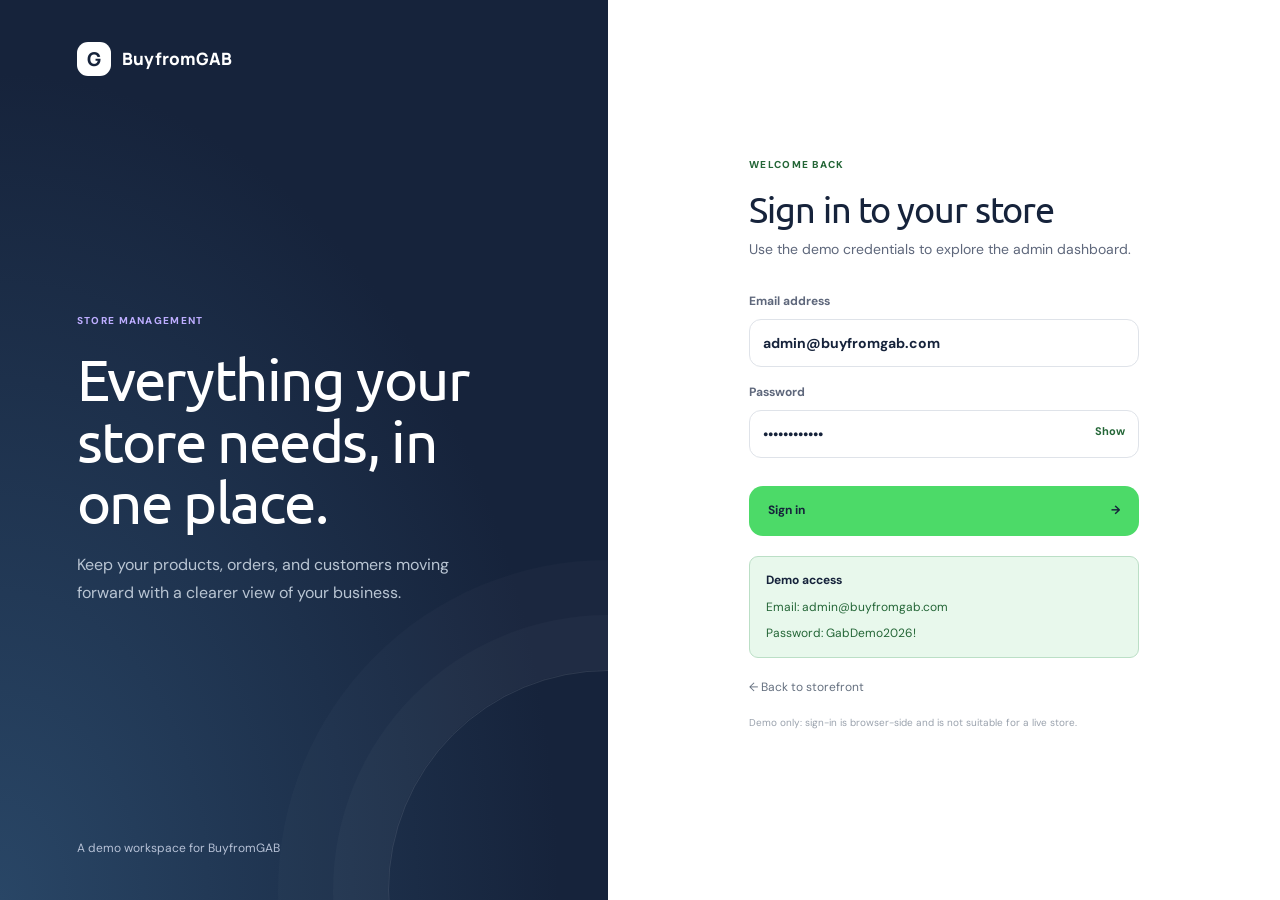
==== commit 20b3fe68: "Use self-hosted Ubuntu fonts for website and admin titles" ====
--- a/admin/index.html
+++ b/admin/index.html
@@ -11,6 +11,7 @@
   <link href="https://fonts.googleapis.com/css2?family=DM+Sans:wght@400;500;600;700&family=Manrope:wght@400;500;600;700;800&display=swap" rel="stylesheet">
   <link rel="stylesheet" href="styles.css">
 <link rel="stylesheet" href="classic.css">
+<link rel="stylesheet" href="../typography.css">
 </head>
 <body>
   <div id="login-screen" class="login-screen">
--- a/typography.css
+++ b/typography.css
@@ -0,0 +1,36 @@
+/* Ubuntu headings, self-hosted so no external font request is needed for titles. */
+@font-face {
+  font-family: "Ubuntu";
+  src: url("assets/fonts/Ubuntu-Regular.ttf") format("truetype");
+  font-style: normal;
+  font-weight: 400;
+  font-display: swap;
+}
+@font-face {
+  font-family: "Ubuntu";
+  src: url("assets/fonts/Ubuntu-Medium.ttf") format("truetype");
+  font-style: normal;
+  font-weight: 500;
+  font-display: swap;
+}
+@font-face {
+  font-family: "Ubuntu";
+  src: url("assets/fonts/Ubuntu-Bold.ttf") format("truetype");
+  font-style: normal;
+  font-weight: 700;
+  font-display: swap;
+}
+:root {
+  --title-font: "Ubuntu", system-ui, sans-serif;
+  --display: var(--title-font);
+}
+h1, h2, h3, h4, h5, h6,
+.hero-title, .page-title, .tile-title, .banner-text h1, .mb-text strong,
+.related-title, .sec-title, .mg-head h2, .co-card legend, .drawer h2,
+.site-header .brand, .footer-logo, .f-connect h2, .f-brand h2, .f-brand h3, .f-title,
+.page-heading h1, .login-message h1, .login-form h2, .login-panel h2, .dialog-heading h2,
+.overview-welcome h2, .panel-heading h2, .panel-title, .settings-form h2, .demo-card h3,
+.notifications-panel h2, .editor-gate h1, .editor-heading h1, .editor-panel h2,
+.editor-section-head h2, .banner-preview strong, .crop-heading h2 {
+  font-family: var(--title-font);
+}
